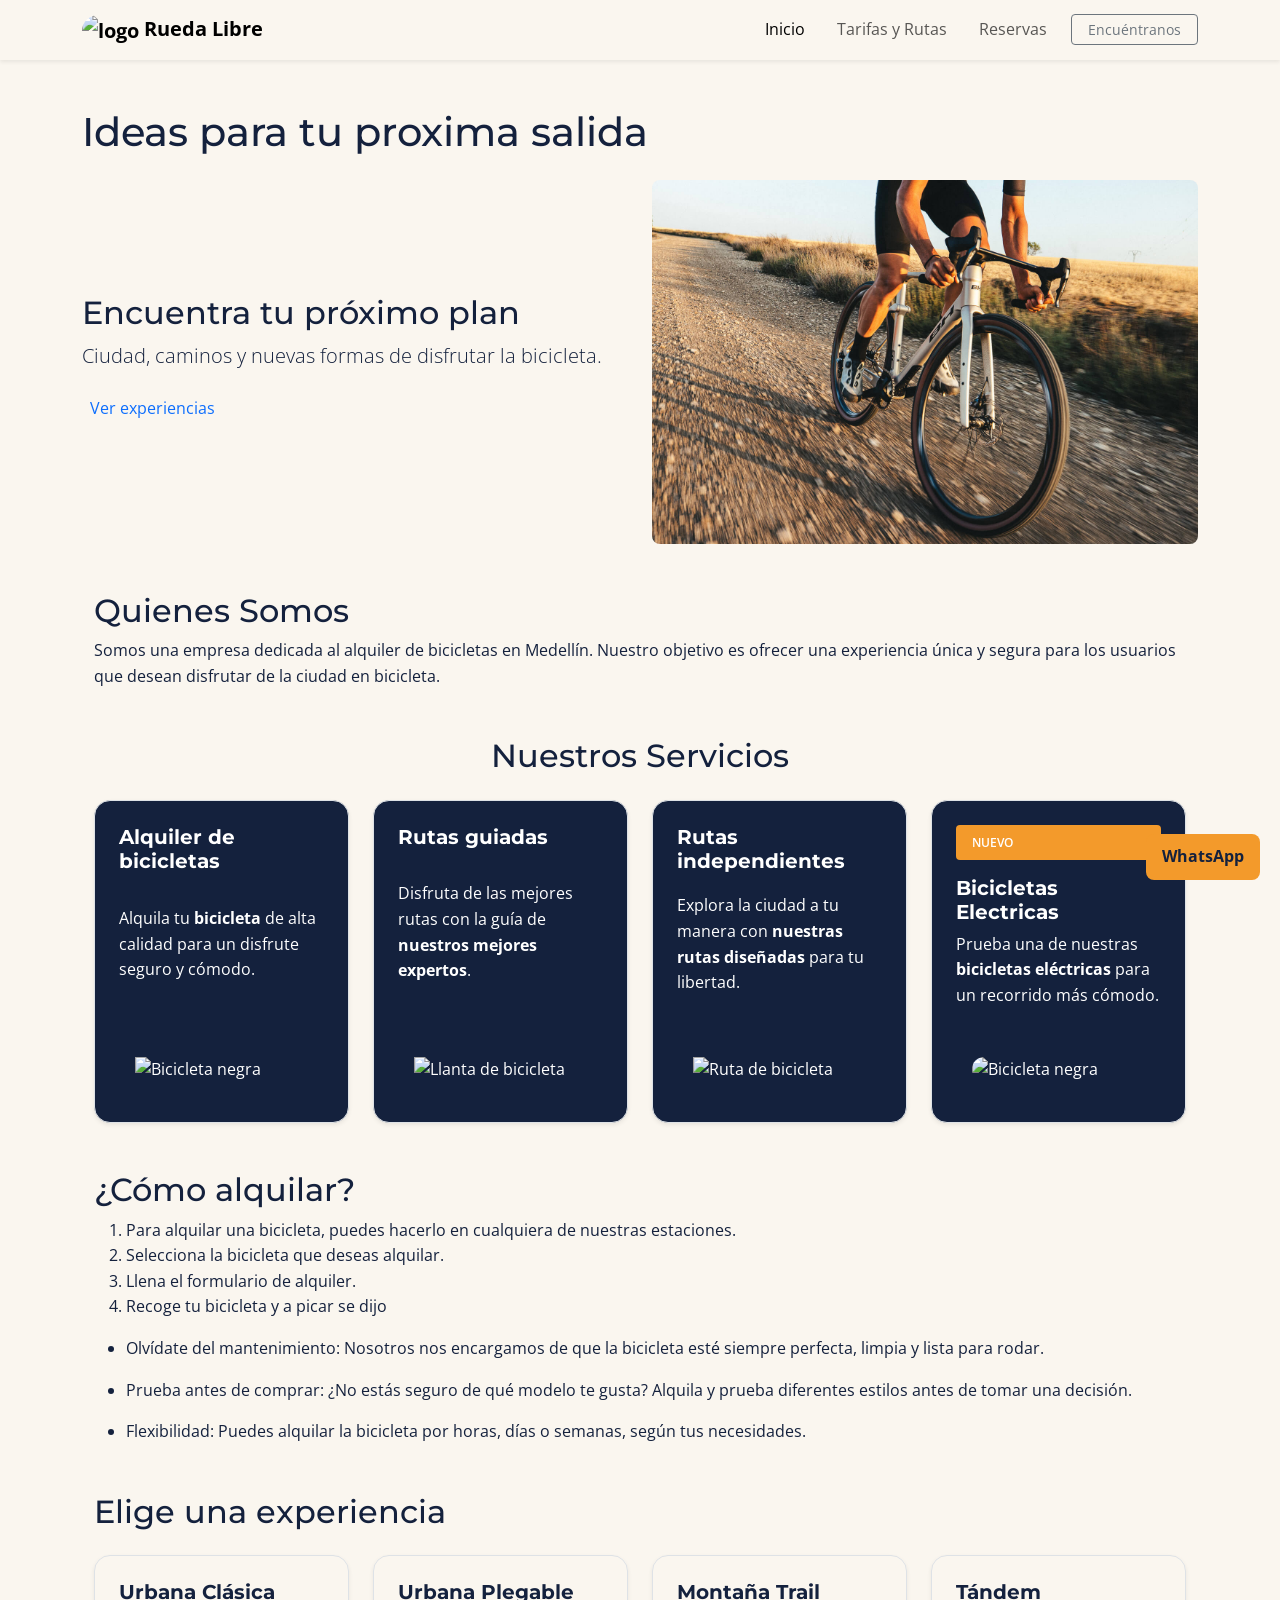
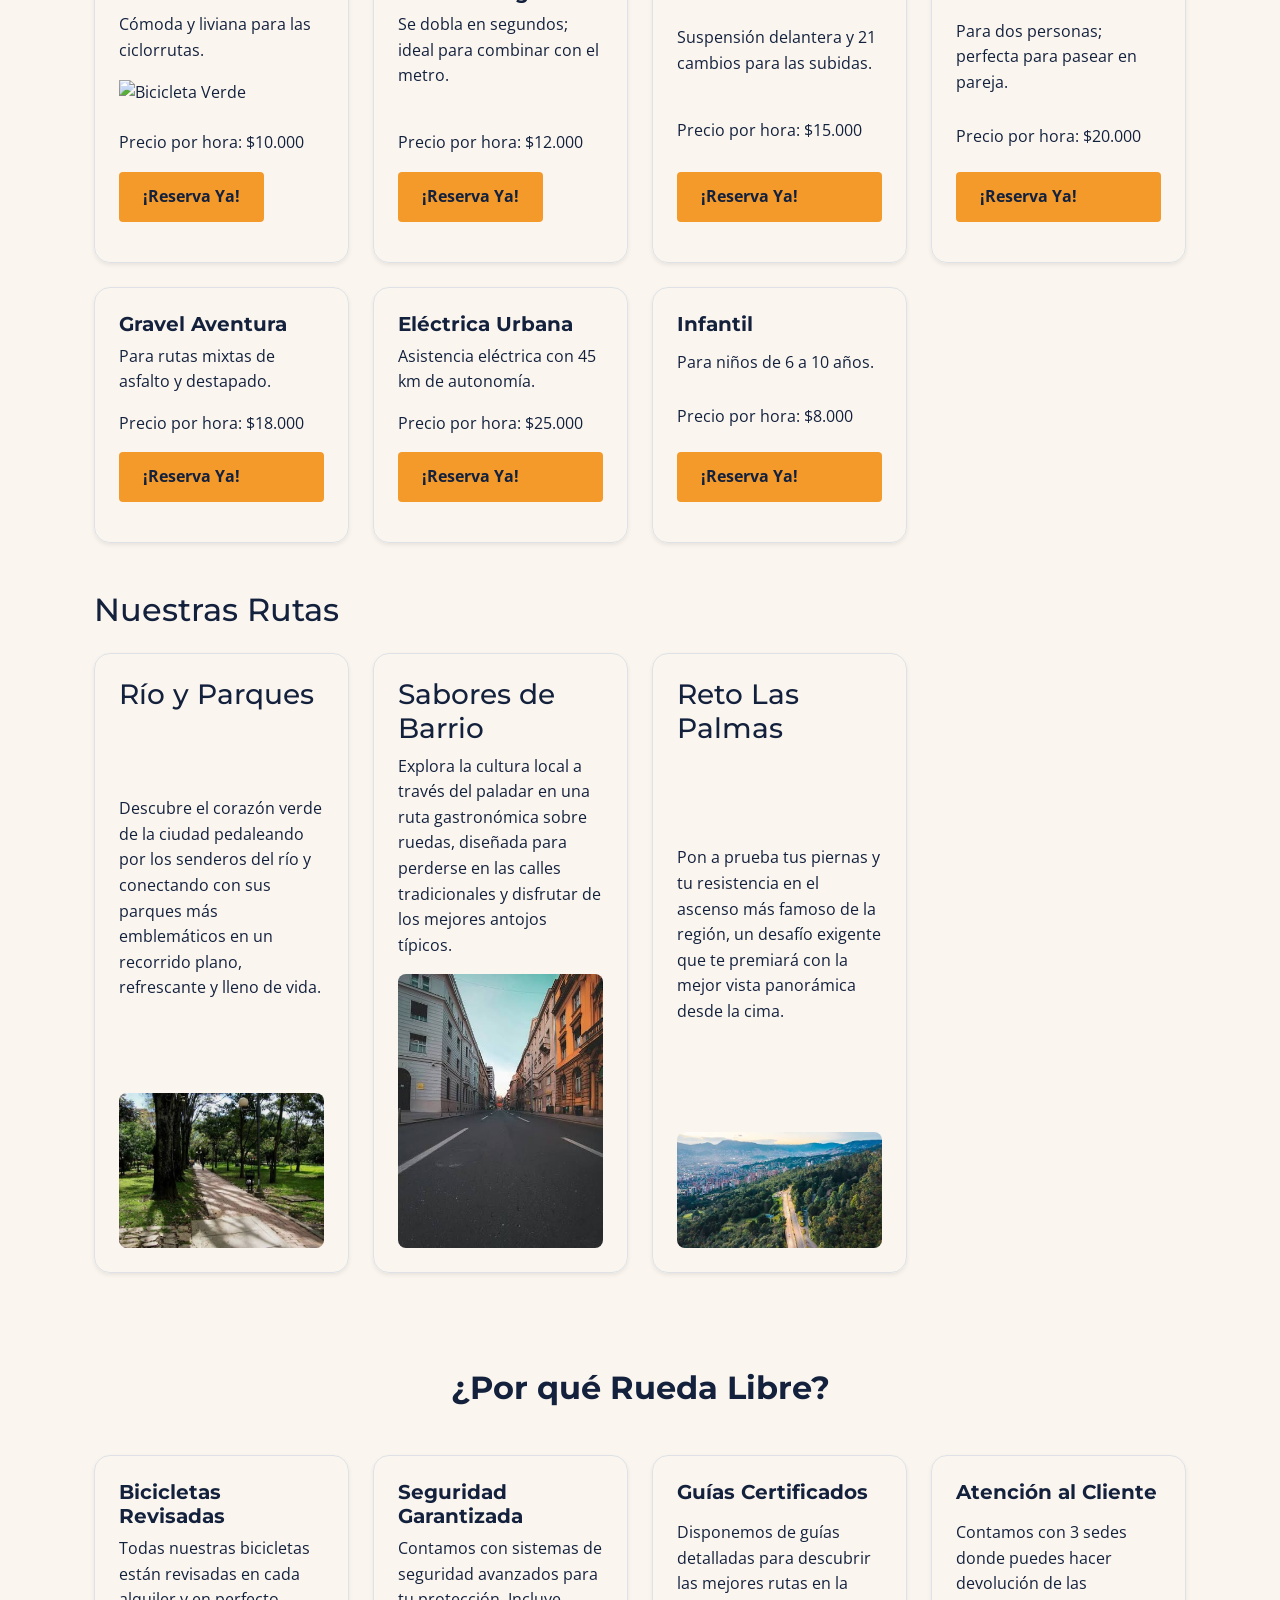
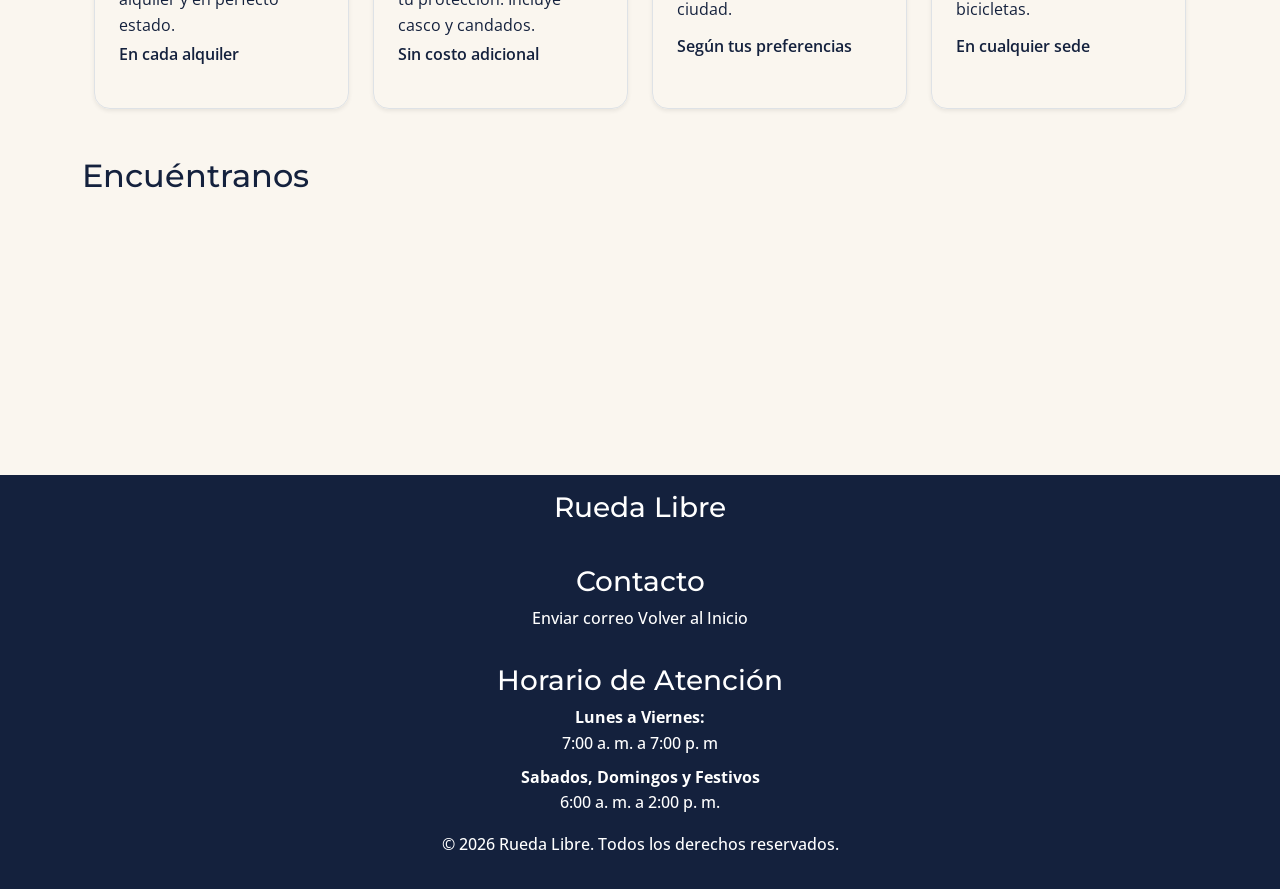
==== index.html @ b6f97ded "Pruebas" ====
<!DOCTYPE html>
<html lang="es">
<head>
    <!-- Montserrat Font -->
    <link rel="preconnect" href="https://fonts.googleapis.com">
    <link rel="preconnect" href="https://fonts.gstatic.com" crossorigin>
    <link href="https://fonts.googleapis.com/css2?family=Montserrat:ital,wght@0,100..900;1,100..900&display=swap" rel="stylesheet">

    <!-- Open Sans Font -->
    <link rel="preconnect" href="https://fonts.googleapis.com">
    <link rel="preconnect" href="https://fonts.gstatic.com" crossorigin>
    <link href="https://fonts.googleapis.com/css2?family=Montserrat:ital,wght@0,100..900;1,100..900&family=Open+Sans:ital,wght@0,300..800;1,300..800&display=swap" rel="stylesheet">
    
    <meta charset="UTF-8">
    <meta name="viewport" content="width=device-width, initial-scale=1.0">
    <title>Rueda Libre</title>

    <!-- CDN Bootstrap -->
    <link href="https://cdn.jsdelivr.net/npm/bootstrap@5.3.8/dist/css/bootstrap.min.css" rel="stylesheet" integrity="sha384-sRIl4kxILFvY47J16cr9ZwB07vP4J8+LH7qKQnuqkuIAvNWLzeN8tE5YBujZqJLB" crossorigin="anonymous">

    <link rel="stylesheet" href="css/styles.css">
    
</head>
<body id="inicio">
    
    <header class="shadow-sm">
        
        <nav class="navbar navbar-expand-lg">
            <div class="container">
                <a href="#inicio" class="navbar-brand fw-bold">
                <img src="img/logo.avif" alt="logo" width="70" height="70" class="rounded-4"> Rueda Libre
                </a>
                <button class="navbar-toggler" type="button" data-bs-toggle="collapse" data-bs-target="#navbarNav" aria-controls="navbarNav" aria-expanded="false" aria-label="Toggle navigation">
            <span class="navbar-toggler-icon"></span>
        </button>

                <div class="collapse navbar-collapse justify-content-end " id="navbarNav">
                    <ul class="navbar-nav align-items-lg-center gap-3">
                        <li class="nav-item"><a href="index.html" class="nav-link active text-decoration-none">Inicio</a></li>
                        <li class="nav-item"><a href="paginas/tarifas.html" class="nav-link text-decoration-none">Tarifas y Rutas</a></li>
                        <li class="nav-item"><a href="paginas/reservas.html" class="nav-link text-decoration-none">Reservas</a></li>
                        <li class="nav-item"><a href="#encuentranos" class="btn btn-outline-secondary btn-sm px-3 text-decoration-none">Encuéntranos</a></li>
                    </ul>
                </div>
            </div>
        </nav>
    </header>



    <main id="contenido" class="container py-5">
        
        
        <h1 class="mb-4" >Ideas para tu proxima salida</h1>
        
        <section class="row g-4 align-items-center mb-5" aria-labelledby="portada-titulo">
            <div class="col-12 col-md-6">
                <h2 id="portada-titulo">Encuentra tu próximo plan</h2>
                <p class="lead">Ciudad, caminos y nuevas formas de disfrutar la bicicleta.</p>
                <a href="#catalogo" class="d-inline-block p-2 rounded text-decoration-none">Ver experiencias</a>
            </div>
            <div class="col-12 col-md-6">
                <img src="../img/gravel.jpg" class="img-fluid rounded-3" loading="lazy" alt="Ciclista recorriendo un camino de grava entre campos">
            </div>
        </section>

        <section id="quienes-somos" class="container mb-5" aria-labelledby="quienes-somos-title">
        <h2>Quienes Somos</h2>
        <p>Somos una empresa dedicada al alquiler de bicicletas en Medellín. Nuestro objetivo es ofrecer una experiencia única y segura para los usuarios que desean disfrutar de la ciudad en bicicleta.</p>
        </section>

        <section id="servicios" class="container mb-5" aria-labelledby="servicios-title">
            <h2 id="servicios-title" class="mb-4 text-center">Nuestros Servicios</h2>
            <div class="row g-4">
                <div class="col-12 col-sm-6 col-lg-4 col-xl-3">
                    <article class="p-4 h-100 border rounded-4 shadow-sm d-flex flex-column justify-content-between">
                        <h3 class="h5 fw-bold">Alquiler de bicicletas</h3> <p>Alquila tu <b>bicicleta</b> de alta calidad para un disfrute seguro y cómodo.</p>
                        <img src="./img/bike.webp" alt="Bicicleta negra" class="img-fluid rounded-3">
                    </article>
                </div>

                <div class="col-12 col-sm-6 col-lg-4 col-xl-3">
                    <article class="p-4 h-100 border rounded-4 shadow-sm d-flex flex-column justify-content-between">
                        <h3 class="h5 fw-bold">Rutas guiadas</h3> <p>Disfruta de las mejores rutas con la guía de <b>nuestros mejores expertos</b>.</p>
                        <img src="./img/front-page.jfif" alt="Llanta de bicicleta" class="img-fluid rounded-3">
                    </article>
                </div>

                <div class="col-12 col-sm-6 col-lg-4 col-xl-3">
                    <article class="p-4 h-100 border rounded-4 shadow-sm d-flex flex-column justify-content-between">
                        <h3 class="h5 fw-bold">Rutas independientes</h3>
                        <p>Explora la ciudad a tu manera con <b>nuestras rutas diseñadas</b> para tu libertad.</p>
                        <img src="./img/route.jfif" alt="Ruta de bicicleta" class="img-fluid rounded-3">
                    </article>
                </div>
                
                <div class="col-12 col-sm-6 col-lg-4 col-xl-3">

                    
                    <article class="p-4 h-100 border rounded-4 shadow-sm d-flex flex-column justify-content-between">
                        
                        <div class="etiqueta-nuevo mb-3" >
                            <span >Nuevo</span>
                        </div>
                        <h3 class="h5 fw-bold">Bicicletas Electricas</h3> <p>Prueba una de nuestras <b>bicicletas eléctricas</b> para un recorrido más cómodo.</p>
                        <img src="img/b-e.webp" alt="Bicicleta negra" class="img-fluid">
                    </article>
                </div>

            </div>
        </section>

        <section id="como-alquilar" class="container mb-5" aria-labelledby="como-alquilar-title">
        <h2>¿Cómo alquilar?</h2>
        <ol>
            <li>Para alquilar una bicicleta, puedes hacerlo en cualquiera de nuestras estaciones.</li>
            <li>Selecciona la bicicleta que deseas alquilar.</li>
            <li>Llena el formulario de alquiler.</li>
            <li>Recoge tu bicicleta y a picar se dijo</li>
        </ol>
            <ul>
                <li>
                <p>  Olvídate del mantenimiento: Nosotros nos encargamos de que la bicicleta esté siempre perfecta, limpia y lista para rodar.</p>
                
                </li>

                <li>
                <p> Prueba antes de comprar: ¿No estás seguro de qué modelo te gusta? Alquila y prueba diferentes estilos antes de tomar una decisión.</p>
                
                </li>
                <li>
                <p> Flexibilidad: Puedes alquilar la bicicleta por horas, días o semanas, según tus necesidades.</p>
                
                </li>
            
            
            </ul>
        </section>
        
        <!-- Sección de catálogo -->
        <section id="catalogo" class="container mb-5" aria-labelledby="catalogo-title"> 
            <h2 id="catalogo-title" class="mb-4">Elige una experiencia</h2>
            <div class="row g-4" >
                <!-- Contenedor de la columna (Grilla)-->
                <div class="col-12 col-sm-6 col-lg-4 col-xl-3">
                    <article class="p-4 h-100 border rounded-4 shadow-sm d-flex flex-column justify-content-between">
                        <div>
                            <h3 class="h5 fw-bold">Urbana Clásica</h3>
                            <p>Cómoda y liviana para las ciclorrutas.</p>
                            <img src="../img/bplegable.jpeg" alt="Bicicleta Verde" class="img-fluid">
                        </div>

                        <div class ="cta-container">
                            <p>Precio por hora: $10.000  </p>
                            <a href="../paginas/reservas.html" class="btn-cta ">¡Reserva Ya!</a>
                        </div>
                    </article>
                </div>
                
                <div class="col-12 col-sm-6 col-lg-4 col-xl-3">
                    <article class="p-4 h-100 border rounded-4 shadow-sm d-flex flex-column justify-content-between">

                        <div>
                            <h3 class="h5 fw-bold">Urbana Plegable</h3>
                        <p>Se dobla en segundos; ideal para combinar con el metro.</p>
                        <img src="../img/bplegable.jpeg" alt="" class="img-fluid">
                        </div>
                        <div>
                            <p>Precio por hora: $12.000  </p>
                            <a href="paginas/reservas.html" class="btn-cta">¡Reserva Ya! </a>
                        </div>
                        
                        
                    
                    </article>
                </div>

                <div class="col-12 col-sm-6 col-lg-4 col-xl-3 ">
                    <article class="p-4 h-100 border rounded-4 shadow-sm d-flex flex-column justify-content-between">
                    <h3 class="h5 fw-bold">Montaña Trail</h3>
                        <p> Suspensión delantera y 21 cambios para las subidas.</p>
                        <img src="/img/bmontanatrail.jpeg" alt="" class="img-fluid">
                        <p>Precio por hora: $15.000  </p>
                        <a href="/paginas/reservas.html" class="btn-cta">¡Reserva Ya! </a>
                        
                    </article>
                </div>
                
                <div class="col-12 col-sm-6 col-lg-4 col-xl-3 ">
                    <article class="p-4 h-100 border rounded-4 shadow-sm d-flex flex-column justify-content-between">
                    <h3 class="h5 fw-bold">Tándem</h3>
                        <p> Para dos personas; perfecta para pasear en pareja.</p>
                        <img src="../img/btandem.jpeg" alt="" class="img-fluid">
                        <p>Precio por hora: $20.000  </p>
                        <a href="paginas/reservas.html" class="btn-cta">¡Reserva Ya! </a>
                        
                    </article>
                </div>
                    

                <div class="col-12 col-sm-6 col-lg-4 col-xl-3 ">
                    <article class="p-4 h-100 border rounded-4 shadow-sm d-flex flex-column justify-content-between">
                        <h3 class="h5 fw-bold">Gravel Aventura</h3>
                        <p>Para rutas mixtas de asfalto y destapado.</p>
                        <img src="/img/bgravel.jpeg" alt="" class="img-fluid">
                        <p>Precio por hora: $18.000  </p>
                        <a href="/paginas/reservas.html" class="btn-cta">¡Reserva Ya! </a>
                    </article>
                </div>

                <div class="col-12 col-sm-6 col-lg-4 col-xl-3 ">
                    <article class="p-4 h-100 border rounded-4 shadow-sm d-flex flex-column justify-content-between">
                        <h3 class="h5 fw-bold">Eléctrica Urbana</h3>
                        <p>Asistencia eléctrica con 45 km de autonomía.</p>
                        <img src="/img/belectrica.jpeg" alt="" class="img-fluid">
                        <p>Precio por hora: $25.000  </p>
                        <a href="/paginas/reservas.html" class="btn-cta">¡Reserva Ya! </a>
                    
                    </article>
                </div>
                    
                <div class="col-12 col-sm-6 col-lg-4 col-xl-3 ">
                    <article class="p-4 h-100 border rounded-4 shadow-sm d-flex flex-column justify-content-between">
                        <h3 class="h5 fw-bold">Infantil</h3>
                        <p>Para niños de 6 a 10 años.</p>
                        <img src="/img/binfantil.jpg" alt="" class="img-fluid">
                        <p>Precio por hora: $8.000  </p>
                        <a href="/paginas/reservas.html" class="btn-cta">¡Reserva Ya! </a>
                    
                    </article>
                </div>
        </section>

        <section id="galeria" class="container mb-5" aria-labelledby="galeria-title">
            <h2 id="galeria-title" class="mb-4">Nuestras Rutas</h2>
            <div class="row g-4">
                <div class="col-12 col-sm-6 col-lg-4 col-xl-3">
                    <article class="p-4 h-100 border rounded-4 shadow-sm d-flex flex-column justify-content-between">
                        <h3>Río y Parques</h3>
                        <p>Descubre el corazón verde de la ciudad pedaleando por los senderos del río y conectando con sus parques más emblemáticos en un recorrido plano, refrescante y lleno de vida.</p>
                        <img src="/img/rutaparque.jfif" alt="" class="img-fluid rounded-3">
                    </article>
                </div>

                <div class="col-12 col-sm-6 col-lg-4 col-xl-3">
                    <article class="p-4 h-100 border rounded-4 shadow-sm d-flex flex-column justify-content-between">
                        <h3>Sabores de Barrio</h3>
                        <p>Explora la cultura local a través del paladar en una ruta gastronómica sobre ruedas, diseñada para perderse en las calles tradicionales y disfrutar de los mejores antojos típicos.</p>
                        <img src="/img/rutaciudad.jfif" alt="" class="img-fluid rounded-3">
                    </article>
                </div>

                <div class="col-12 col-sm-6 col-lg-4 col-xl-3">
                    <article class="p-4 h-100 border rounded-4 shadow-sm d-flex flex-column justify-content-between">
                        <h3>Reto Las Palmas</h3>
                        <p>Pon a prueba tus piernas y tu resistencia en el ascenso más famoso de la región, un desafío exigente que te premiará con la mejor vista panorámica desde la cima.</p>
                        <img src="/img/rutalaspalmas.jfif" alt="" class="img-fluid rounded-3">
                    </article>
                </div>
            </div>
        </section>

        <!-- Beneficios, llamada a la accion, tabla y consulta. -->
        <section id="beneficios" class="container py-5 " aria-labelledby="beneficios-title">
            <h2 id="beneficios-title" class="text-center fw-bold">¿Por qué Rueda Libre?</h2>
            <div class="row g-4 mt-4">
                <div class="col-12 col-sm-6 col-lg-4 col-xl-3">
                    <article class="p-4 h-100 border rounded-4 shadow-sm d-flex flex-column justify-content-between">
                        <div>
                            <h3 class="fs-5 fw-bold">Bicicletas Revisadas</h3>
                            <p class="mb-1">Todas nuestras bicicletas están revisadas en cada alquiler y en perfecto estado.</p>
                            <p class="fw-semibold">En cada alquiler</p>
                        </div>
                        
                        <img src="/img/brevisadas.jfif" alt="" class="img-fluid rounded-3">
                    </article>
                    
                </div>

                <div class="col-12 col-sm-6 col-lg-4 col-xl-3 ">
                    <article class="p-4 h-100 border rounded-4 shadow-sm d-flex flex-column justify-content-between">
                        <h3 class="fs-5 fw-bold">Seguridad Garantizada</h3>
                        <p class="mb-1">Contamos con sistemas de seguridad avanzados para tu protección. Incluye casco y candados.</p>
                        <p class="fw-semibold">Sin costo adicional</p>
                        <img src="/img/bcascosycandados.jpg" alt="" class="img-fluid rounded-3">
                    </article>
                    
                </div>

                <div class="col-12 col-sm-6 col-lg-4 col-xl-3 ">
                    <article class="p-4 h-100 border rounded-4 shadow-sm d-flex flex-column justify-content-between">
                        <h3 class="fs-5 fw-bold">Guías Certificados</h3>
                        <p class="mb-1">Disponemos de guías detalladas para descubrir las mejores rutas en la ciudad.</p>
                        <p class="fw-semibold">Según tus preferencias</p>
                        <img src="/img/bguias.jpg" alt="" class="img-fluid rounded-3">
                    </article>
                    
                </div>

                <div class="col-12 col-sm-6 col-lg-4 col-xl-3 ">
                    <article class="p-4 h-100 border rounded-4 shadow-sm d-flex flex-column justify-content-between">
                        <h3 class="fs-5 fw-bold">Atención al Cliente</h3>
                        <p class="mb-1">Contamos con 3 sedes donde puedes hacer devolución de las bicicletas.</p>
                        <p class="fw-semibold">En cualquier sede</p>
                        <img src="/img/bdevolucionbicicletas.jfif" alt="" class="img-fluid rounded-3">
                    </article>
                </div>
            </div>

        </section>
    
        <section id="encuentranos" aria-labelledby="encuentranos-title">
        <h2>Encuéntranos</h2>
        <iframe src="https://www.google.com/maps/embed?pb=!1m18!1m12!1m3!1d3966.0528210122834!2d-75.5927478242958!3d6.256772326204!2m3!1f0!2f0!3f0!3m2!1i1024!2i768!4f13.1!3m3!1m2!1s0x8e44290e4f870f69%3A0xf57f97b59ef52c39!2sEstadio%20de%20F%C3%BAtbol%20Atanasio%20Girardot!5e0!3m2!1ses-419!2sco!4v1792624801162!5m2!1ses-419!2sco" width="300" height="200" style="border:0;" allowfullscreen="" loading="lazy" referrerpolicy="strict-origin-when-cross-origin"></iframe>
        
        
        
        </section>

    </main>
    
    <!-- Bloque final como footer/pie de pagina -->
    <footer>
        <div class="footer-container">
            <div class="footer-bloque">
                <h3>Rueda Libre</h3>

            </div>

            <div class="footer-bloque">
                <h3>Contacto</h3>
                <a href="mailto:juanxxcastaneda71@gmail.com" class="active">Enviar correo</a>
                <a href="#inicio" class="active">Volver al Inicio</a>
            </div>
            <div class="footer-bloque">
                <aside>
                <h3>Horario de Atención</h3>
                <dl>
                <dt>Lunes a Viernes:</dt>
                <dd>7:00 a. m. a 7:00 p. m</dd>

                <dt>Sabados, Domingos y Festivos</dt>
                <dd>6:00 a. m. a 2:00 p. m.</dd>
                </dl>
                </aside>
                
            </div>
        </div>
        <p>© 2026 Rueda Libre. Todos los derechos reservados.</p>
    </footer>
    
    <a href="https://wa.me/573000000000" target="_blank"  class="whatsapp-flotante">
    WhatsApp
    </a>

    <!-- CDN Bootstrap JS -->
    <script src="https://cdn.jsdelivr.net/npm/bootstrap@5.3.8/dist/js/bootstrap.bundle.min.js" integrity="sha384-FKyoEForCGlyvwx9Hj09JcYn3nv7wiPVlz7YYwJrWVcXK/BmnVDxM+D2scQbITxI" crossorigin="anonymous"></script>
</body>
</html>
---- css/styles.css ----
:root {
    --color-principal: #14213D;
    --color-secundario: #ffffff; 
    --color-texto: #FAF6EF;
    --botones-enlaces-titulos-encabezados: #F39A2B; 

    --fuente-principal: 'Montserrat', Arial, sans-serif;
    --fuente-secundaria: 'Open Sans', Arial, sans-serif;

    --espacio-pequeno: 0.5rem;
    --espacio-mediano: 1rem;
    --espacio-grande: 2rem;
}


body {
    margin: 0;
    font-family: var(--fuente-secundaria); 
    color: var(--color-principal);
    background-color: var(--color-texto);
    line-height: 1.6;
}

/* Portada y Encabezado Principal */






/* Titulos */
h1, h2, h3 {
    font-family: var(--fuente-principal);
}

/* Menu */
#menu,
header nav ul, 
.menu-navegacion {
    display: flex;    
    flex-direction: column;  
    align-items: center;    
    gap: var(--espacio-pequeno); 
    list-style: none;      
    padding: 0;
    margin: 0;
}

#menu a {
    text-decoration: none;
    color: var(--color-secundario);
    font-weight: 500;
}


#menu a.active { 
    color: var(--botones-enlaces-titulos-encabezados); 
    font-weight: 600;
    border-bottom: 2px solid var(--botones-enlaces-titulos-encabezados); 
    border-radius: 2px;
}



/* Menu Pseudoclases */
#menu a:hover {
    color: var(--botones-enlaces-titulos-encabezados);
}

#menu a:focus {
    outline: 2px solid var(--botones-enlaces-titulos-encabezados);
    background-color: var(--color-principal);
}

.btn-cta {
    display: inline-block;
    padding: 12px 24px;
    background-color: var(--botones-enlaces-titulos-encabezados); 
    color: var(--color-principal); 
    font-weight: 700;
    text-decoration: none;
    border-radius: 4px;
    margin-bottom: var(--espacio-mediano);
}

/* Botones de llamada a la acción */
.btn-cta:hover {
    background-color: var(--color-principal);
    color: var(--color-secundario);
}

.btn-cta:focus {
    outline: 2px solid var(--botones-enlaces-titulos-encabezados);
    background-color: var(--color-principal);
    color: var(--color-secundario);
}   



/* Inputs Pseudoclases*/
input:focus, select:focus, textarea:focus {
    outline: none;
    border-color: var(--botones-enlaces-titulos-encabezados);
}

input[type="radio"]:focus {
    outline: 2px solid var(--botones-enlaces-titulos-encabezados);
    accent-color: var(--botones-enlaces-titulos-encabezados);
}

main {
    max-width: 75rem;
    margin-left: auto;
    margin-right: auto;
}

/* Servicios y Tarjetas */


#servicios article {
    padding: var(--espacio-mediano);
    border: 1px solid var(--botones-enlaces-titulos-encabezados);
    border-radius: 8px;
    background-color: var(--color-principal);
    color: var(--color-secundario);
}

#servicios article img {
    width: 100%;
    height: auto;
    margin-top: var(--espacio-mediano);
    border-radius: 28px;
    padding: var(--espacio-mediano);
}

#encuentranos iframe{
    margin-bottom: var(--espacio-mediano);
    border-radius: 10px;
}

/* Tablas */

.tarifas-table {
    width: 100%;
    overflow-x: auto;
}

.rutas-table {
    width: 100%;
    overflow-x: auto;
}

.tarifas-rutas-container, table {
    
    width: 100%;
    border-collapse: collapse; 
    margin-block: var(--espacio-grande);
    font-size: 1rem;
    text-align: left;
}

th {
    background-color: var(--color-principal); 
    color: #ffffff; 
    padding: var(--espacio-mediano);
    font-weight: 600;
    border: 1px solid #5B6470;
}

tbody {
    background-color: var(--color-secundario); 
    color: var(--color-principal); 
    padding: var(--espacio-mediano);
    font-weight: 600;
    border: 1px solid #5B6470;
}

td {
    padding: var(--espacio-pequeno) var(--espacio-mediano); 
    border: 1px solid var(--color-principal); 
}

/* Formulario */
form {
    display: flex;
    flex-direction: column;
    gap: var(--espacio-grande); 
    max-width: 40rem;
    margin: 0 auto;
    padding: var(--espacio-mediano);
}


.fila-campos {
    display: flex;
    gap: var(--espacio-mediano);
    width: 100%;
    max-width: 500px; 
}

.grupo-campos {
    flex: 1;
    display: flex;
    
}


fieldset {
    background-color: var(--color-principal);
    color: var(--color-secundario);
    display: flex;
    flex-direction: column;
    gap: var(--espacio-pequeno);
    border: 1px solid var(--botones-enlaces-titulos-encabezados);
    border-radius: 8px;
    padding: var(--espacio-mediano);
}

label {
    display: block; 
    font-weight: 600;
    margin-bottom: var(--espacio-pequeno);
}

legend {
    color: var(--color-principal);
    background-color: var(--color-texto);
    font-weight: 700;
    border-radius: 10px;
    padding: 0.2rem 0.5rem;
}

input,
select,
textarea {
    width: 100%; 
    padding: var(--espacio-pequeno);
    border-radius: 4px;
    font-size: 1rem;
}

button, 
input[type="submit"],
.btn-enviar {
    padding: var(--espacio-mediano) var(--espacio-grande); 
    background-color: var(--color-secundario);
    color: var(--color-principal);
    border: none;
    border-radius: 4px;
    font-size: 1rem;
    font-weight: bold;
}

button {
    background-color: var(--botones-enlaces-titulos-encabezados);
    cursor: pointer;
}

button:hover {
    background-color: var(--color-secundario);
}

button:focus {
    outline: 2px solid var(--botones-enlaces-titulos-encabezados);
    background-color: var(--color-principal);
    color: var(--color-secundario);
}

/* Nueva etiqueta bicicletas electricas */
.etiqueta-nuevo {
    background-color: var(--botones-enlaces-titulos-encabezados);
    color: #ffffff;
    font-size: 0.75rem;
    font-weight: 600;
    text-transform: uppercase;
    padding: var(--espacio-pequeno) var(--espacio-mediano);
    border-radius: 4px;
}

/* Whatsapp */
.whatsapp-flotante {
    position: fixed;
    bottom: 20px;
    right: 20px;
    background-color: var(--botones-enlaces-titulos-encabezados);
    color: var(--color-principal);
    padding: 10px 16px;
    border-radius: 8px;
    text-decoration: none;
    font-weight: bold;
    z-index: 1000;
}

.whatsapp-flotante:hover {
    outline: 2px solid var(--botones-enlaces-titulos-encabezados);
    background-color: var(--color-principal);
    color: var(--color-secundario);
}

footer {
    background-color: var(--color-principal);
    font-weight: 500;
    padding: var(--espacio-mediano);
    text-align: center;
    color: var(--color-secundario);
}

footer a {
    text-decoration: none;
    color: var(--color-secundario);
}

footer a:hover {
    color: var(--botones-enlaces-titulos-encabezados);
    text-decoration: underline;
}

.footer-container {
    display: flex;
    flex-direction: column;
    gap: var(--espacio-grande);
}
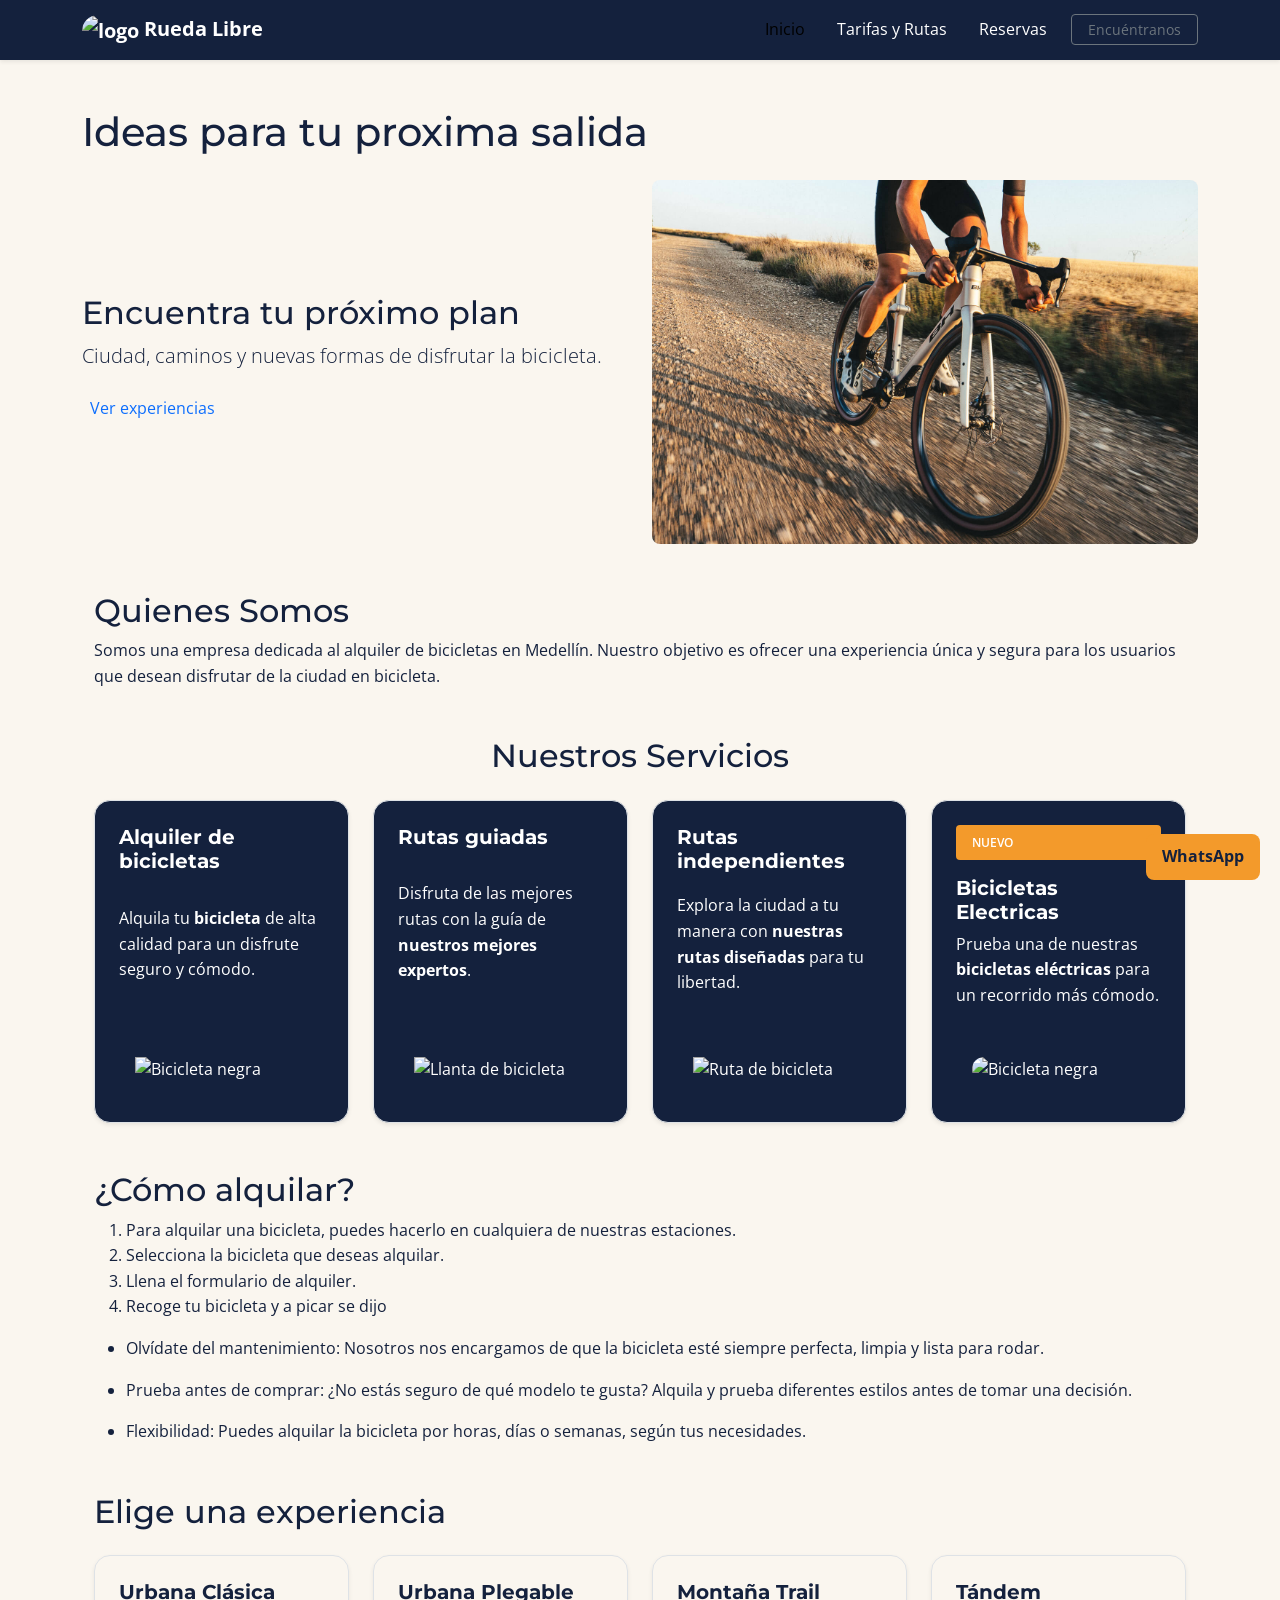
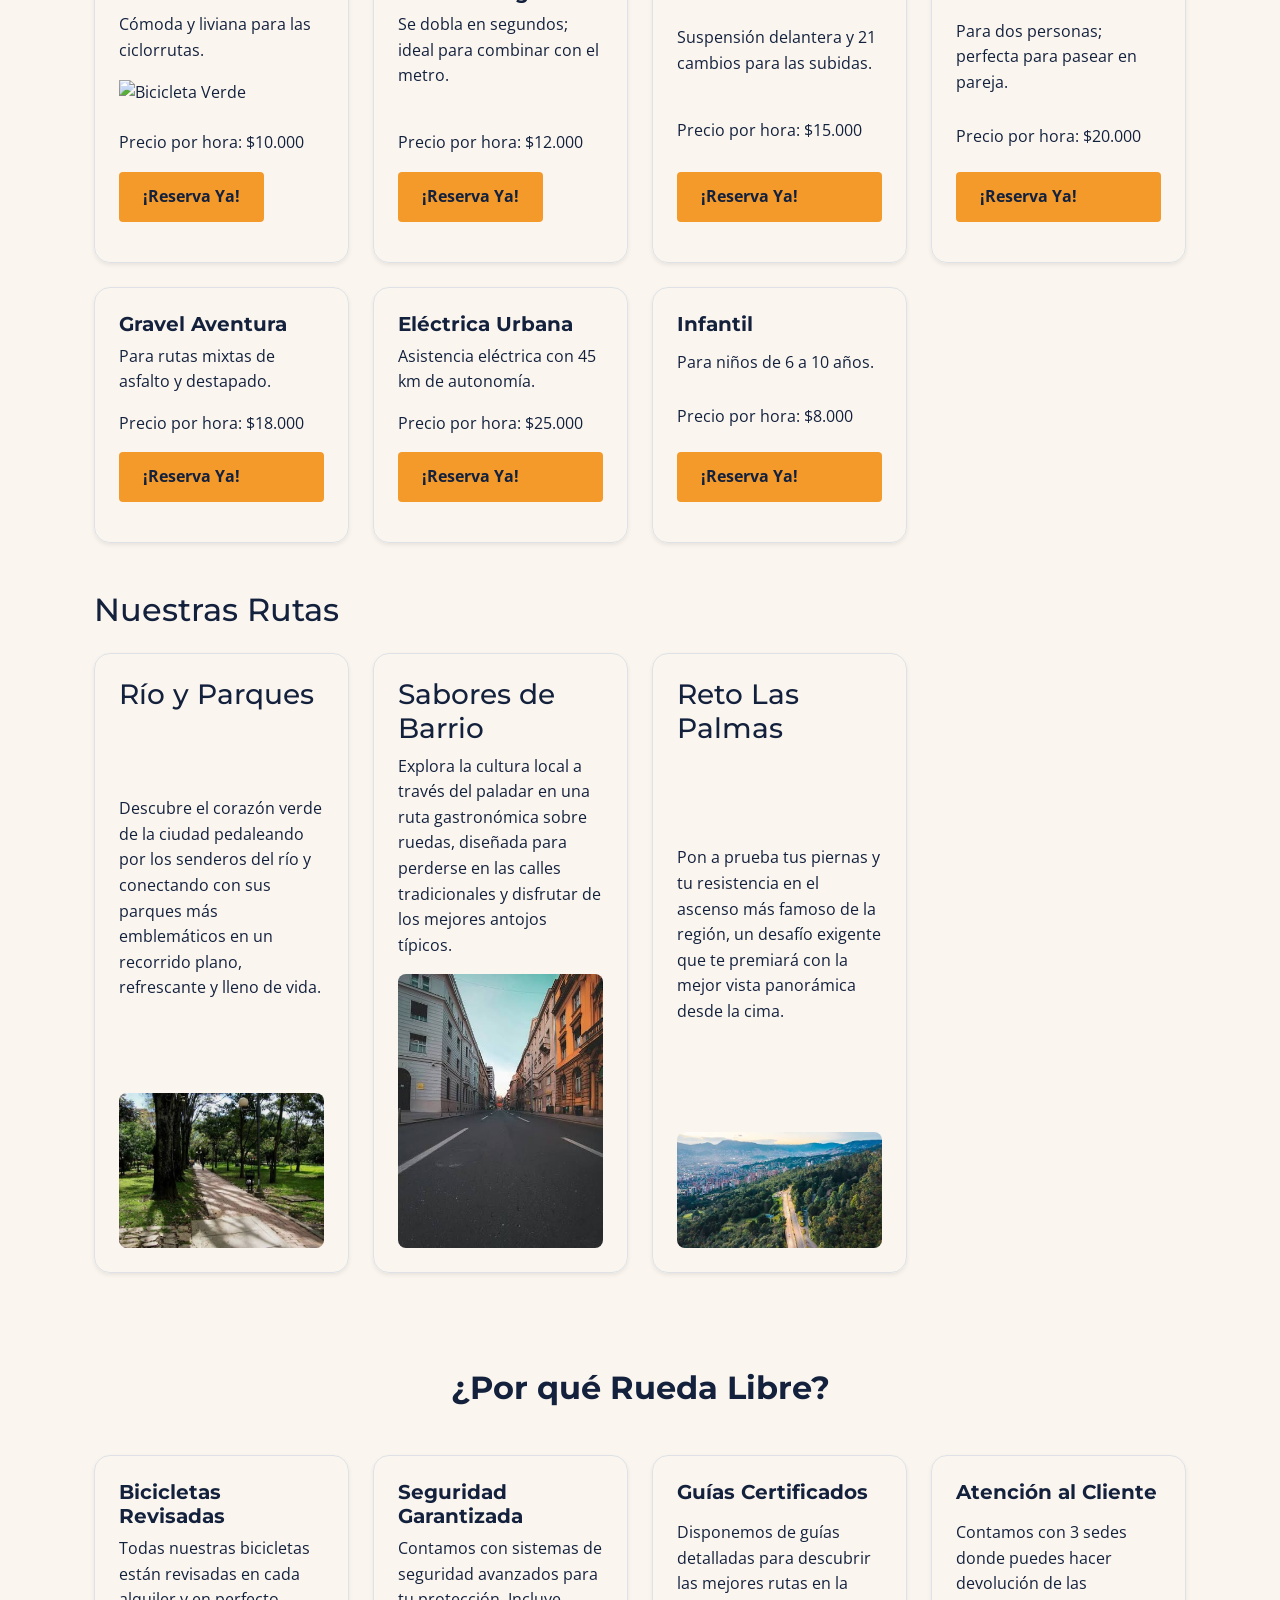
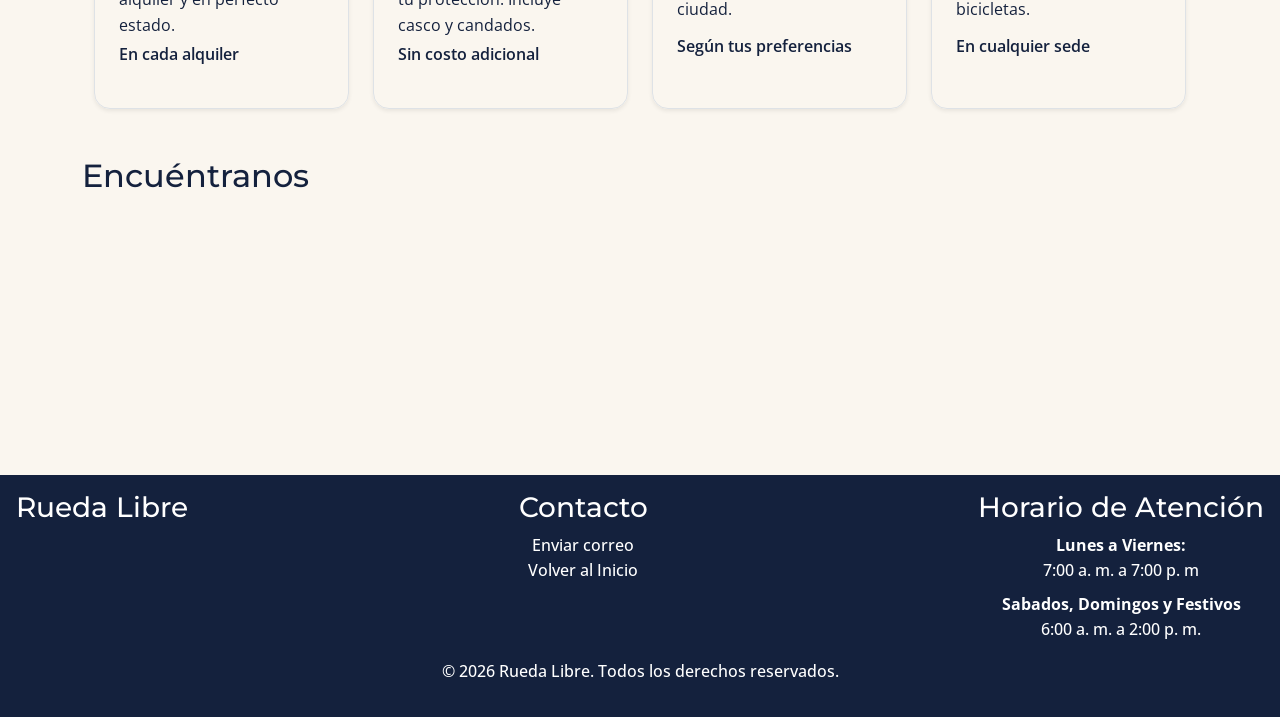
==== commit 47d9e600: "Organiza secciones" ====
--- a/index.html
+++ b/index.html
@@ -27,7 +27,7 @@
         
         <nav class="navbar navbar-expand-lg">
             <div class="container">
-                <a href="#inicio" class="navbar-brand fw-bold">
+                <a href="#inicio" class="navbar-brand fw-bold ">
                 <img src="img/logo.avif" alt="logo" width="70" height="70" class="rounded-4"> Rueda Libre
                 </a>
                 <button class="navbar-toggler" type="button" data-bs-toggle="collapse" data-bs-target="#navbarNav" aria-controls="navbarNav" aria-expanded="false" aria-label="Toggle navigation">
@@ -39,7 +39,7 @@
                         <li class="nav-item"><a href="index.html" class="nav-link active text-decoration-none">Inicio</a></li>
                         <li class="nav-item"><a href="paginas/tarifas.html" class="nav-link text-decoration-none">Tarifas y Rutas</a></li>
                         <li class="nav-item"><a href="paginas/reservas.html" class="nav-link text-decoration-none">Reservas</a></li>
-                        <li class="nav-item"><a href="#encuentranos" class="btn btn-outline-secondary btn-sm px-3 text-decoration-none">Encuéntranos</a></li>
+                        <li class="nav-item"><a href="#encuentranos" class="btn btn-outline-secondary btn-sm px-3 text-decoration-none" data-bs-toggle="collapse" data-bs-target=".navbar-collapse.show" aria-controls="navbarNav">Encuéntranos</a></li>
                     </ul>
                 </div>
             </div>
--- a/css/styles.css
+++ b/css/styles.css
@@ -12,6 +12,24 @@
     --espacio-grande: 2rem;
 }
 
+
+.navbar {
+    background-color: var(--color-principal);
+}
+
+.navbar .navbar-brand,
+.navbar .nav-link {
+    color: var(--color-secundario);
+}
+
+.navbar .nav-link:hover,
+.navbar .navbar-brand:hover {
+    color: var(--botones-enlaces-titulos-encabezados);
+}
+
+.navbar .navbar-toggler {
+    border-color: var(--color-secundario);
+}
 
 body {
     margin: 0;
@@ -317,8 +335,37 @@
 
 .footer-container {
     display: flex;
-    flex-direction: column;
+    flex-direction: row;
+    justify-content: space-between;
+    align-items: flex-start;
     gap: var(--espacio-grande);
-}
-
-
+    width: 100%;
+}
+
+.footer-bloque {
+    flex: 0 1 auto;
+}
+
+.footer-bloque a {
+    display: block;
+}
+
+@media (max-width: 767.98px) {
+    .footer-container {
+        flex-direction: column;
+        justify-content: space-between;
+        align-items: stretch;
+        min-height: 19rem;
+        gap: var(--espacio-mediano);
+    }
+
+    .footer-bloque {
+        width: 100%;
+    }
+}
+
+#encuentranos {
+    scroll-margin-top: 1.5rem;
+}
+
+
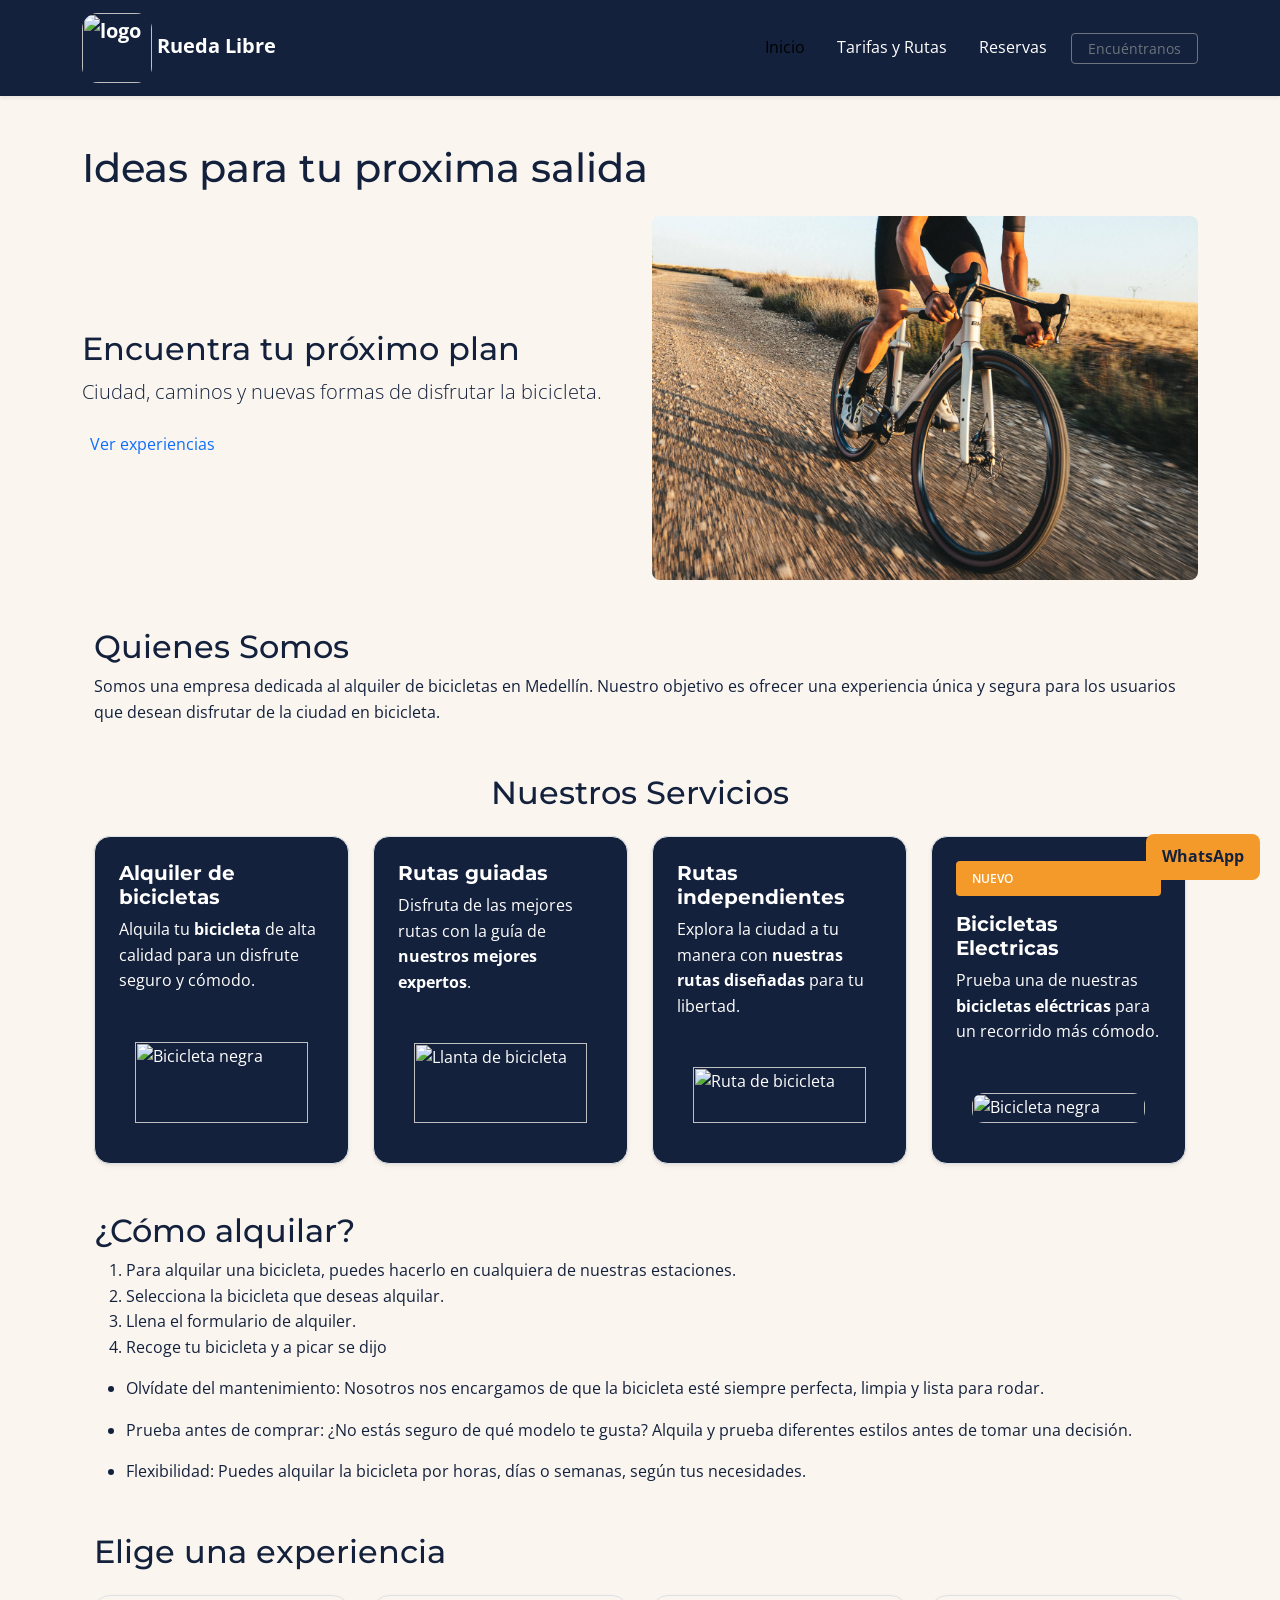
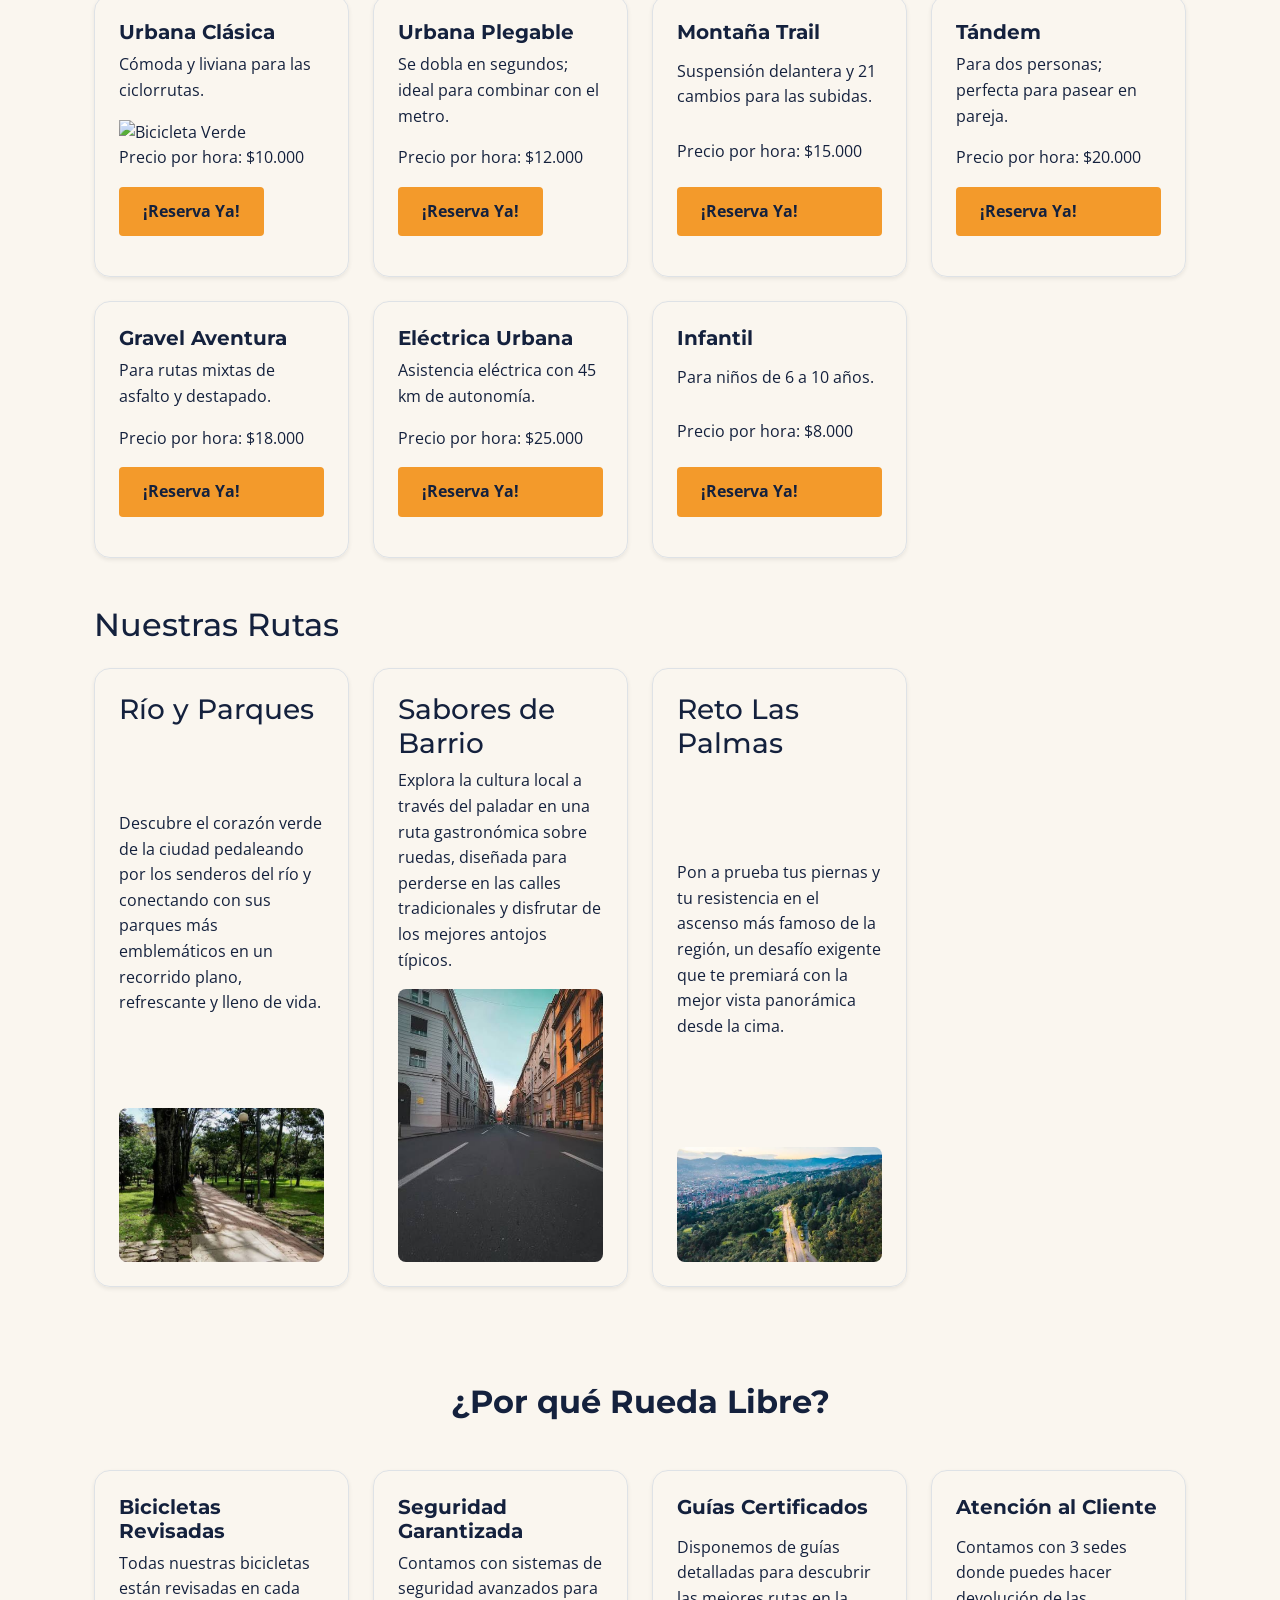
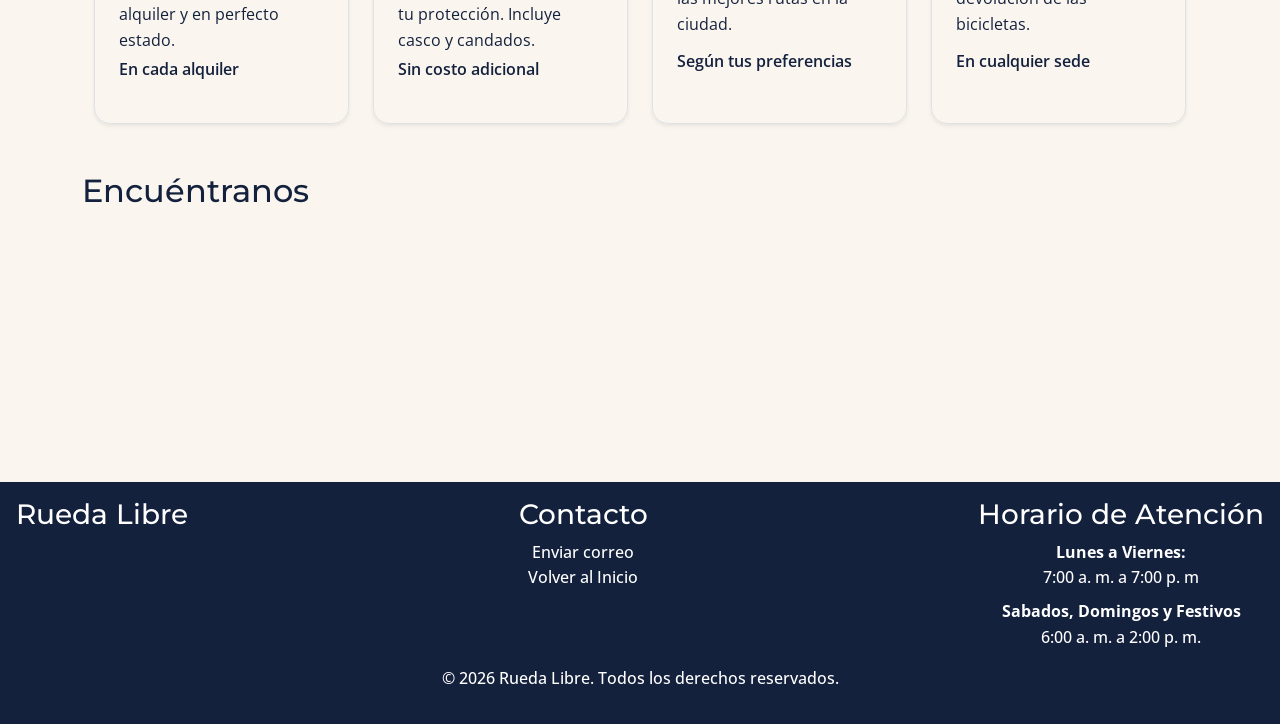
==== commit f12ca53c: "Enlaces" ====
--- a/index.html
+++ b/index.html
@@ -1,15 +1,13 @@
-<!DOCTYPE html>
-<html lang="es">
-<head>
+<html lang="es"><head>
     <!-- Montserrat Font -->
     <link rel="preconnect" href="https://fonts.googleapis.com">
-    <link rel="preconnect" href="https://fonts.gstatic.com" crossorigin>
-    <link href="https://fonts.googleapis.com/css2?family=Montserrat:ital,wght@0,100..900;1,100..900&display=swap" rel="stylesheet">
+    <link rel="preconnect" href="https://fonts.gstatic.com" crossorigin="">
+    <link href="https://fonts.googleapis.com/css2?family=Montserrat:ital,wght@0,100..900;1,100..900&amp;display=swap" rel="stylesheet">
 
     <!-- Open Sans Font -->
     <link rel="preconnect" href="https://fonts.googleapis.com">
-    <link rel="preconnect" href="https://fonts.gstatic.com" crossorigin>
-    <link href="https://fonts.googleapis.com/css2?family=Montserrat:ital,wght@0,100..900;1,100..900&family=Open+Sans:ital,wght@0,300..800;1,300..800&display=swap" rel="stylesheet">
+    <link rel="preconnect" href="https://fonts.gstatic.com" crossorigin="">
+    <link href="https://fonts.googleapis.com/css2?family=Montserrat:ital,wght@0,100..900;1,100..900&amp;family=Open+Sans:ital,wght@0,300..800;1,300..800&amp;display=swap" rel="stylesheet">
     
     <meta charset="UTF-8">
     <meta name="viewport" content="width=device-width, initial-scale=1.0">
@@ -51,7 +49,7 @@
     <main id="contenido" class="container py-5">
         
         
-        <h1 class="mb-4" >Ideas para tu proxima salida</h1>
+        <h1 class="mb-4">Ideas para tu proxima salida</h1>
         
         <section class="row g-4 align-items-center mb-5" aria-labelledby="portada-titulo">
             <div class="col-12 col-md-6">
@@ -99,8 +97,8 @@
                     
                     <article class="p-4 h-100 border rounded-4 shadow-sm d-flex flex-column justify-content-between">
                         
-                        <div class="etiqueta-nuevo mb-3" >
-                            <span >Nuevo</span>
+                        <div class="etiqueta-nuevo mb-3">
+                            <span>Nuevo</span>
                         </div>
                         <h3 class="h5 fw-bold">Bicicletas Electricas</h3> <p>Prueba una de nuestras <b>bicicletas eléctricas</b> para un recorrido más cómodo.</p>
                         <img src="img/b-e.webp" alt="Bicicleta negra" class="img-fluid">
@@ -140,7 +138,7 @@
         <!-- Sección de catálogo -->
         <section id="catalogo" class="container mb-5" aria-labelledby="catalogo-title"> 
             <h2 id="catalogo-title" class="mb-4">Elige una experiencia</h2>
-            <div class="row g-4" >
+            <div class="row g-4">
                 <!-- Contenedor de la columna (Grilla)-->
                 <div class="col-12 col-sm-6 col-lg-4 col-xl-3">
                     <article class="p-4 h-100 border rounded-4 shadow-sm d-flex flex-column justify-content-between">
@@ -150,9 +148,9 @@
                             <img src="../img/bplegable.jpeg" alt="Bicicleta Verde" class="img-fluid">
                         </div>
 
-                        <div class ="cta-container">
+                        <div class="cta-container">
                             <p>Precio por hora: $10.000  </p>
-                            <a href="../paginas/reservas.html" class="btn-cta ">¡Reserva Ya!</a>
+                            <a href="paginas/reservas.html" class="btn-cta ">¡Reserva Ya!</a>
                         </div>
                     </article>
                 </div>
@@ -181,7 +179,7 @@
                         <p> Suspensión delantera y 21 cambios para las subidas.</p>
                         <img src="/img/bmontanatrail.jpeg" alt="" class="img-fluid">
                         <p>Precio por hora: $15.000  </p>
-                        <a href="/paginas/reservas.html" class="btn-cta">¡Reserva Ya! </a>
+                        <a href="paginas/reservas.html" class="btn-cta">¡Reserva Ya! </a>
                         
                     </article>
                 </div>
@@ -204,7 +202,7 @@
                         <p>Para rutas mixtas de asfalto y destapado.</p>
                         <img src="/img/bgravel.jpeg" alt="" class="img-fluid">
                         <p>Precio por hora: $18.000  </p>
-                        <a href="/paginas/reservas.html" class="btn-cta">¡Reserva Ya! </a>
+                        <a href="paginas/reservas.html" class="btn-cta">¡Reserva Ya! </a>
                     </article>
                 </div>
 
@@ -214,7 +212,7 @@
                         <p>Asistencia eléctrica con 45 km de autonomía.</p>
                         <img src="/img/belectrica.jpeg" alt="" class="img-fluid">
                         <p>Precio por hora: $25.000  </p>
-                        <a href="/paginas/reservas.html" class="btn-cta">¡Reserva Ya! </a>
+                        <a href="paginas/reservas.html" class="btn-cta">¡Reserva Ya! </a>
                     
                     </article>
                 </div>
@@ -225,11 +223,11 @@
                         <p>Para niños de 6 a 10 años.</p>
                         <img src="/img/binfantil.jpg" alt="" class="img-fluid">
                         <p>Precio por hora: $8.000  </p>
-                        <a href="/paginas/reservas.html" class="btn-cta">¡Reserva Ya! </a>
-                    
-                    </article>
-                </div>
-        </section>
+                        <a href="paginas/reservas.html" class="btn-cta">¡Reserva Ya! </a>
+                    
+                    </article>
+                </div>
+        </div></section>
 
         <section id="galeria" class="container mb-5" aria-labelledby="galeria-title">
             <h2 id="galeria-title" class="mb-4">Nuestras Rutas</h2>
@@ -349,11 +347,11 @@
         <p>© 2026 Rueda Libre. Todos los derechos reservados.</p>
     </footer>
     
-    <a href="https://wa.me/573000000000" target="_blank"  class="whatsapp-flotante">
+    <a href="https://wa.me/573000000000" target="_blank" class="whatsapp-flotante">
     WhatsApp
     </a>
 
     <!-- CDN Bootstrap JS -->
     <script src="https://cdn.jsdelivr.net/npm/bootstrap@5.3.8/dist/js/bootstrap.bundle.min.js" integrity="sha384-FKyoEForCGlyvwx9Hj09JcYn3nv7wiPVlz7YYwJrWVcXK/BmnVDxM+D2scQbITxI" crossorigin="anonymous"></script>
-</body>
-</html>+
+</body></html>
